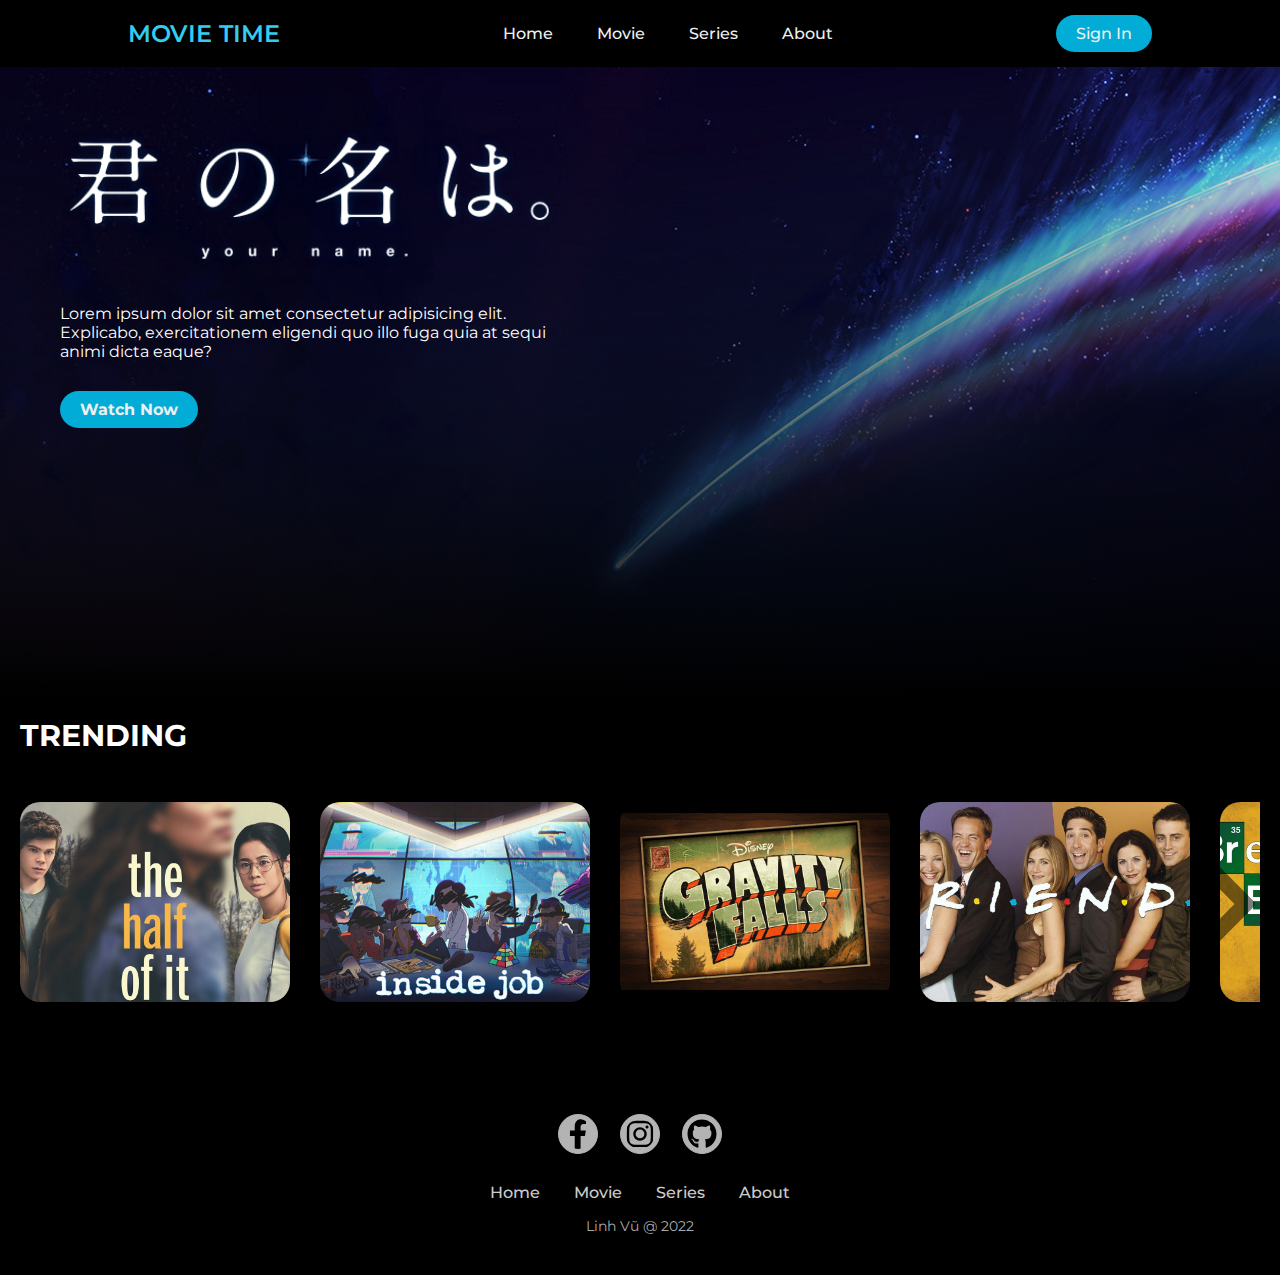
==== index.html @ 3b2e8805 "website overview" ====
<!DOCTYPE html>
<html lang="en">
<head>
    <meta charset="UTF-8">
    <meta http-equiv="X-UA-Compatible" content="IE=edge">
    <meta name="viewport" content="width=device-width, initial-scale=1.0">
    <title>Movie Time</title>
    <script src="https://ajax.googleapis.com/ajax/libs/jquery/3.5.1/jquery.min.js"></script>
    <link rel="stylesheet" href="style.css">
</head>
<body>
    <header>
        <a href="index.html" id="logo">MOVIE TIME</a>
        <nav>
            <ul class="nav-menu" id="nav-menu">
                <li><a href="index.html">Home</a></li>
                <li><a href="#">Movie</a></li>
                <li><a href="#">Series</a></li>
                <li><a href="#">About</a></li>
            </ul>
        </nav>
        <a class="btn-sign-in" href="#">
            <button>Sign In</button>
        </a>

        <button class="hamburger">
            <span></span>
            <span></span>
            <span></span>
        </button>
    </header>

    <nav class="mobile-nav">
        <a href="index.html">Home</a>
        <a href="#">Movie</a>
        <a href="#">Series</a>
        <a href="#">About</a>
        <a href="#">Sign In</a>
    </nav>


    <div class="main-content">
        <!-- FEATURED MOVIE -->
        <div class="featured-movie">
            <img class="featured-title" src="images/cover-title.png" alt="">
            <p class="featured-des">Lorem ipsum dolor sit amet consectetur adipisicing elit. Explicabo, exercitationem eligendi quo illo fuga quia at sequi animi dicta eaque?</p>
            <button class="featured-btn">Watch Now</button>
        </div>

        <div class="movie-list">
            <div class="movie-list-title">TRENDING</div>
            <div class="list-wrapper">
                <div class="trending-list">
                    <div class="trending-item">
                        <img src="images/trending1.jpg" alt="movie poster" class="trending-img">
                        <span class="trending-item-title">the half of it</span>
                        <p class="trending-item-des">Lorem ipsum dolor sit amet consectetur adipisicing elit. Iusto, corporis.</p>
                        <button class="trending-item-btn">Watch</button>
                    </div>
                    <div class="trending-item">
                        <img src="images/trending3.jpg" alt="movie poster" class="trending-img">
                        <span class="trending-item-title">inside job</span>
                        <p class="trending-item-des">Lorem ipsum dolor sit amet consectetur adipisicing elit. Iusto, corporis.</p>
                        <button class="trending-item-btn">Watch</button>
                    </div>
                    <div class="trending-item">
                        <img src="images/trending4.jpg" alt="movie poster" class="trending-img">
                        <span class="trending-item-title">Gravity Falls</span>
                        <p class="trending-item-des">Lorem ipsum dolor sit amet consectetur adipisicing elit. Iusto, corporis.</p>
                        <button class="trending-item-btn">Watch</button>
                    </div>
                    <div class="trending-item">
                        <img src="images/trending5.jpg" alt="movie poster" class="trending-img">
                        <span class="trending-item-title">F.R.I.E.N.D.S</span>
                        <p class="trending-item-des">Lorem ipsum dolor sit amet consectetur adipisicing elit. Iusto, corporis.</p>
                        <button class="trending-item-btn">Watch</button>
                    </div>
                    <div class="trending-item">
                        <img src="images/trending6.jpg" alt="movie poster" class="trending-img">
                        <span class="trending-item-title">Breaking Bad</span>
                        <p class="trending-item-des">Lorem ipsum dolor sit amet consectetur adipisicing elit. Iusto, corporis.</p>
                        <button class="trending-item-btn">Watch</button>
                    </div>
                    <div class="trending-item">
                        <img src="images/trending2.jpg" alt="movie poster" class="trending-img">
                        <span class="trending-item-title">Spider-man: No Way Home</span>
                        <p class="trending-item-des">Lorem ipsum dolor sit amet consectetur adipisicing elit. Iusto, corporis.</p>
                        <button class="trending-item-btn">Watch</button>
                    </div>
                </div>
                <img class="arrow go-right" src="icons/right-arrow.svg" alt="arrow">
            </div>
            
        </div>
    </div>
    

    <footer class="footer">
        <div class="social-media">
            <img class="social-icon" src="icons/facebook.svg" alt="Facebook Page">
            <img class="social-icon" src="icons/instagram.svg" alt="Instagram Page">
            <img class="social-icon" src="icons/github.svg" alt="Github Page">
        </div>
        <ul class="nav-list">
            <li><a href="index.html">Home</a></li>
            <li><a href="#">Movie</a></li>
            <li><a href="#">Series</a></li>
            <li><a href="#">About</a></li>
        </ul>

        <p class="copyright">Linh Vũ @ 2022</p>
    </footer>

    <!-- SCRIPT -->
    <script src="app.js"></script>
</body>
</html>
---- style.css ----
@import url('https://fonts.googleapis.com/css2?family=Montserrat:wght@500&display=swap');
@import url('https://fonts.googleapis.com/css2?family=Fira+Sans+Condensed:wght@600&display=swap');
* {
    padding: 0px;
    margin: 0px;
    box-sizing: border-box;
    font-size: 16px;
    background-color: #000000;
    font-family: "Montserrat", sans-serif;
}

/* ---------- NAR BAR ---------- */
li, a, button {
    font-weight: 500;
    color: #edf0f1;
    text-decoration: none;
}

header {
    background-color: #000000;
    display: flex;
    justify-content: space-between;
    align-items: center;
    padding: 15px 10%;
}

#logo {
    z-index: 99;
    cursor: pointer;
    font-family: "Fira Sans Condensed" sans-serif;
    font-size: 24px;
    font-weight: 600;
    color: #35ccf1;
    background: none;
}

.nav-menu {
    list-style: none;
}
.nav-menu li {
    display: inline-block;
    padding: 0px 20px;
}
.nav-menu li a {
    transition: all 0.3s ease 0s;
}
.nav-menu li a:hover {
    color: #0088a9;
}

button {
    padding: 9px 20px;
    background-color: #01acd6;
    border: none;
    border-radius: 50px;
    cursor: pointer;
    transition: all 0.3s ease 0s;
}
button:hover {
    background-color: rgba(0, 136, 169, 0.8);
}

.hamburger {
    display: none;
}
.mobile-nav {
    display: none;
}

 

/* ---------- MOVIE SLIDER ---------- */
.featured-movie {
    padding: 60px;
    height: 70vh;
    background: linear-gradient(to bottom, rgba(0, 0, 0, 0), #000000), url('images/cover.jpg');
}
.featured-title {
    width: 500px;
    background-color: rgba(0, 0, 0, 0);
}
.featured-des {
    color: white;
    width: 500px;
    margin: 30px 0px;
    background-color: rgba(0, 0, 0, 0);
}
.featured-btn {
    background-color: #01acd6;
    font-weight: bold;
}


.movie-list-title {
    color: white;
    font-size: 30px;
    font-weight: bold;
}

.movie-list {
    padding: 20px;
}
.list-wrapper {
    position: relative;
    overflow: hidden;
}

.trending-list {
    display: flex;
    height: 300px;
    align-items: center;
}
.trending-item {
    margin-right: 30px;
    position: relative;
    transition: all 1s ease;
}
.trending-item:hover .trending-img {
    transform: scale(1.2);
    margin: 0 15px;
    opacity: 0.5;
}

.trending-item:hover .trending-item-title, .trending-item:hover .trending-item-des, .trending-item:hover .trending-item-btn {
    opacity: 1;
}

.trending-img {
    width: 270px;
    height: 200px;
    object-fit: cover;
    overflow: hidden;
    border-radius: 20px;
    transition: all 0.7s ease-in-out;
}

.trending-item-title {
    color: #01acd6;
    background-color: rgba(0, 0, 0, 0);
    padding: 0 10px;
    font-size: 32px;
    font-weight: bold;
    position: absolute;
    top: 10px;
    left: 30px;
    opacity: 0;
    transition: 1s all ease-in-out;
}
.trending-item-des {
    color: white;
    background-color: rgba(0, 0, 0, 0);
    padding: 10px;
    font-size: 14px;
    position: absolute;
    bottom: 40px;
    left: 30px;
    width: 200px;
    opacity: 0;
    transition: 1s all ease-in-out;
}
.trending-item-btn {
    width: 100px;
    cursor: pointer;
    position: absolute;
    bottom: 10px;
    left: 110px;
    opacity: 0;
    transition: 1s all ease-in-out;
}

.arrow {
    background-color: rgba(0, 0, 0, 0);
    height: 100px;
    position: absolute;
    top: 100px;
    opacity: 0.5;
    cursor: pointer;
    right: 0px;
}

/* ---------- FOOTER --------- */
.footer {
    padding: 40px 0px;
}

.footer img {
    /* background-color: white; */
    height: 40px;
    width: 40px;
    line-height: 35px;
    padding: 4px;
    margin: 0 9px;
    border: 1px solid white;
    border-radius: 50%;
    background-color: white;
    opacity: 0.7;
    display: inline-block;
    transition: all 0.5s ease;
}

.footer .social-media {
    text-align: center;
    padding-bottom: 25px;
}

.footer img:hover {
    opacity: 1;
    cursor: pointer;
}

.footer ul {
    text-align: center;
}

.footer ul li {
    display: inline-block;
    padding: 0 15px;
}
.footer ul li a {
    color: white;
    opacity: 0.8;
}
.footer ul li a:hover {
    opacity: 1;
}

.footer .copyright {
    margin-top: 15px;
    text-align: center;
    font-size: 14px;
    color: #aaa;
}


/* ---------- MEDIA QUERY ---------- */
@media screen and (max-width: 768px) {
    nav, .btn-sign-in {
        display: none;
    }

    /* ---------- HAMBURGER MENU ---------- */
    .hamburger {
        display: block;
        position: relative;
        z-index: 1;

        user-select: none;
        background: none;
        padding: 0;
        margin: 0;
        cursor: pointer;
        z-index: 99;
    }
    .hamburger:hover {
        background: none;
    }
    .hamburger span {
        display: block;
        width: 33px;
        height: 4px;
        margin-bottom: 5px;
        position: relative;

        background-color: white;
        border-radius: 6px;
        transform-origin: 0 0;
        transition: 0.5s;
    }
    .hamburger:hover span:nth-child(2) {
        transform: translateX(10px);
        background-color: #0ac0ee;
    }


    .hamburger.is-active span:nth-child(1) {
        transform: translate(0px, -2px) rotate(45deg);
    }
    .hamburger.is-active span:nth-child(3) {
        transform: translate(-3px, 3px) rotate(-45deg);
    }
    .hamburger.is-active span:nth-child(2) {
        transform: translateX(15px);
        opacity: 0;
    }

    .hamburger.is-active:hover span {
        background-color: #0ac0ee;
    }

    .mobile-nav {
        position: fixed;
        top: 0;
        left: 100%;
        padding-top: 120px;
        width: 100%;
        min-height: 100vh;
        display: block;
        z-index: 98;
        background-color: #151515c7;
        transition: ease 0.4s;
    }

    .mobile-nav.is-active {
        left: 0;
    }
    
    .mobile-nav a {
        border-radius: 20px;
        display: block;
        text-align: center;
        width: 100%;
        max-width: 200px;
        margin: 0 auto 16px;
        padding: 12px 16px;
        background-color: #00627a;
        transition: all 1s ease;
    }

    .mobile-nav a:hover {
        background-color: #00ccff;
    }
}
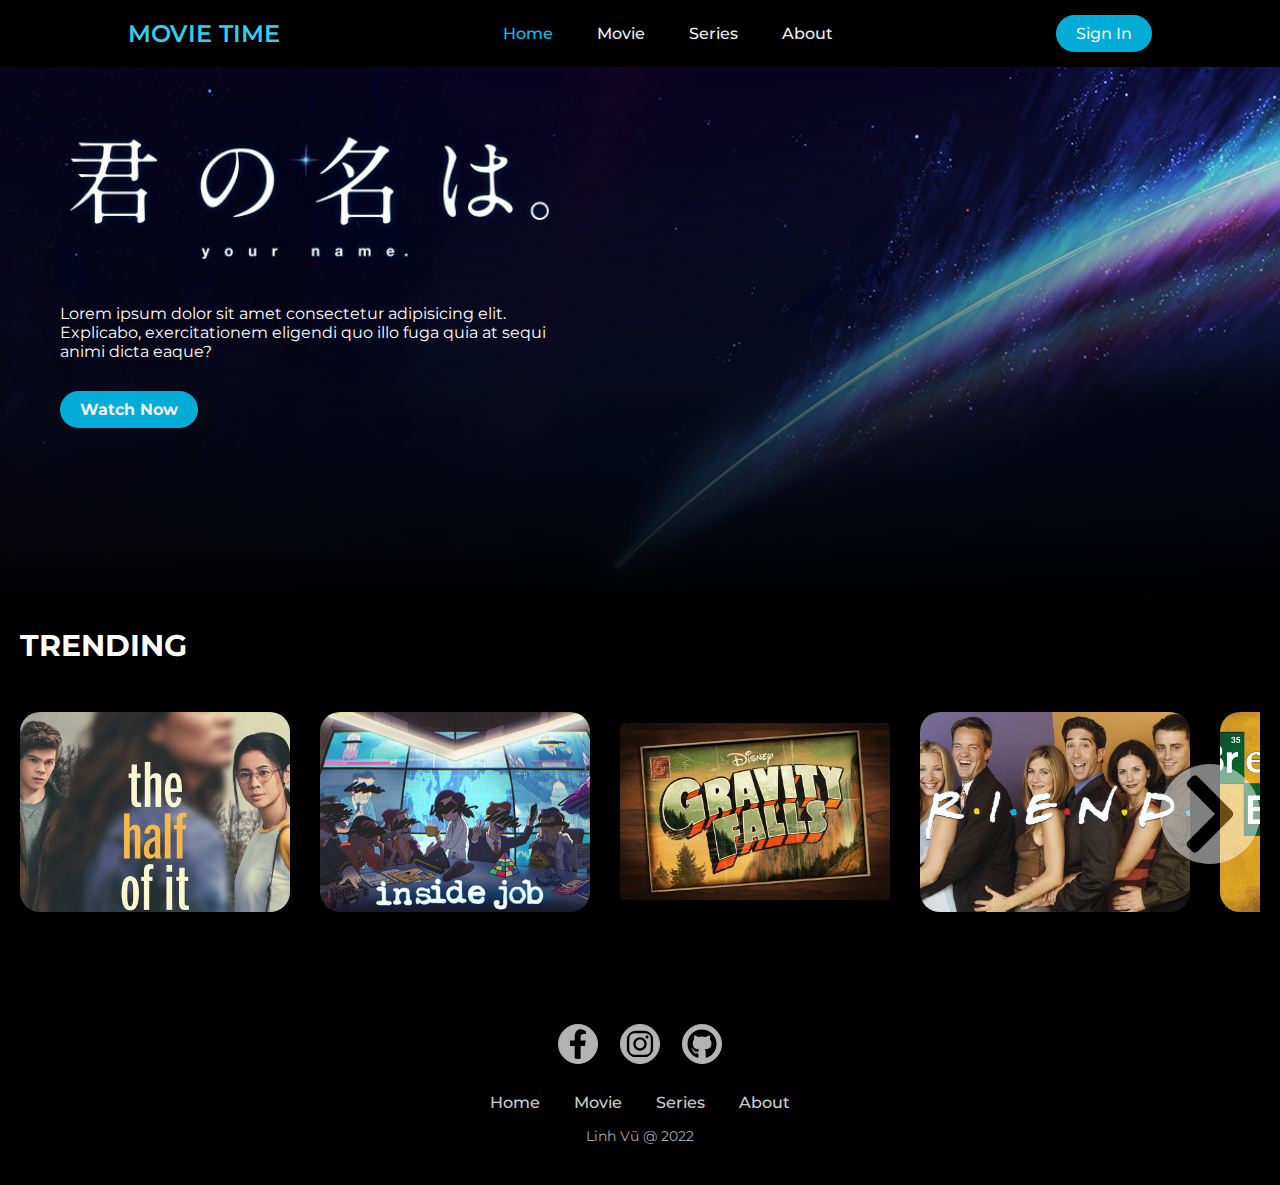
==== commit f6e11917: "completed simple pages" ====
--- a/index.html
+++ b/index.html
@@ -13,10 +13,10 @@
         <a href="index.html" id="logo">MOVIE TIME</a>
         <nav>
             <ul class="nav-menu" id="nav-menu">
-                <li><a href="index.html">Home</a></li>
-                <li><a href="#">Movie</a></li>
-                <li><a href="#">Series</a></li>
-                <li><a href="#">About</a></li>
+                <li><a href="index.html" style="color: #0ac0ee;">Home</a></li>
+                <li><a href="movie.html">Movie</a></li>
+                <li><a href="series.html">Series</a></li>
+                <li><a href="about.html">About</a></li>
             </ul>
         </nav>
         <a class="btn-sign-in" href="#">
@@ -31,17 +31,17 @@
     </header>
 
     <nav class="mobile-nav">
-        <a href="index.html">Home</a>
-        <a href="#">Movie</a>
-        <a href="#">Series</a>
-        <a href="#">About</a>
+        <a href="index.html" style="color: #0ac0ee;">Home</a>
+        <a href="movie.html">Movie</a>
+        <a href="series.html">Series</a>
+        <a href="about.html">About</a>
         <a href="#">Sign In</a>
     </nav>
 
 
     <div class="main-content">
         <!-- FEATURED MOVIE -->
-        <div class="featured-movie">
+        <div class="featured-movie" style="background: linear-gradient(to bottom, rgba(0, 0, 0, 0), #000000), url('images/cover.jpg');">
             <img class="featured-title" src="images/cover-title.png" alt="">
             <p class="featured-des">Lorem ipsum dolor sit amet consectetur adipisicing elit. Explicabo, exercitationem eligendi quo illo fuga quia at sequi animi dicta eaque?</p>
             <button class="featured-btn">Watch Now</button>
@@ -97,15 +97,15 @@
 
     <footer class="footer">
         <div class="social-media">
-            <img class="social-icon" src="icons/facebook.svg" alt="Facebook Page">
-            <img class="social-icon" src="icons/instagram.svg" alt="Instagram Page">
-            <img class="social-icon" src="icons/github.svg" alt="Github Page">
+            <a href="https://www.facebook.com/frostguy112902" target="_blank"><img class="social-icon" src="icons/facebook.svg" alt="Facebook Page"></a>
+            <a href="https://www.instagram.com/frost.1129/?hl=vi" target="_blank"><img class="social-icon" src="icons/instagram.svg" alt="Instagram Page"></a>
+            <a href="https://github.com/frost1129" target="_blank"><img class="social-icon" src="icons/github.svg" alt="Github Page"></a>
         </div>
         <ul class="nav-list">
             <li><a href="index.html">Home</a></li>
-            <li><a href="#">Movie</a></li>
-            <li><a href="#">Series</a></li>
-            <li><a href="#">About</a></li>
+            <li><a href="movie.html">Movie</a></li>
+            <li><a href="series.html">Series</a></li>
+            <li><a href="about.html">About</a></li>
         </ul>
 
         <p class="copyright">Linh Vũ @ 2022</p>
--- a/style.css
+++ b/style.css
@@ -67,13 +67,11 @@
     display: none;
 }
 
- 
 
 /* ---------- MOVIE SLIDER ---------- */
 .featured-movie {
     padding: 60px;
-    height: 70vh;
-    background: linear-gradient(to bottom, rgba(0, 0, 0, 0), #000000), url('images/cover.jpg');
+    height: 60vh;
 }
 .featured-title {
     width: 500px;
@@ -89,7 +87,6 @@
     background-color: #01acd6;
     font-weight: bold;
 }
-
 
 .movie-list-title {
     color: white;
@@ -154,7 +151,7 @@
     position: absolute;
     bottom: 40px;
     left: 30px;
-    width: 200px;
+    width: 220px;
     opacity: 0;
     transition: 1s all ease-in-out;
 }
@@ -169,8 +166,11 @@
 }
 
 .arrow {
-    background-color: rgba(0, 0, 0, 0);
+    background-color: rgb(255, 255, 255);
     height: 100px;
+    width: 100px;
+    padding: 5px;
+    border-radius: 50%;
     position: absolute;
     top: 100px;
     opacity: 0.5;
@@ -232,6 +232,16 @@
 }
 
 
+/* ---------- SCROLLBAR ---------- */
+::-webkit-scrollbar {
+    width: 0.5em;
+}
+::-webkit-scrollbar-thumb {
+    background: #0ac0ee;
+    border-radius: 12px;
+}
+
+
 /* ---------- MEDIA QUERY ---------- */
 @media screen and (max-width: 768px) {
     nav, .btn-sign-in {
@@ -287,6 +297,7 @@
         background-color: #0ac0ee;
     }
 
+    /* ---------- MOBILE NAVIGATION ---------- */
     .mobile-nav {
         position: fixed;
         top: 0;
@@ -319,4 +330,26 @@
     .mobile-nav a:hover {
         background-color: #00ccff;
     }
+
+    /* ---------- MOBILE PAGE ---------- */
+    .featured-movie {
+        padding: 40px;
+        height: 50vh;
+    }
+    .featured-title {
+        width: 300px;
+    }
+    .featured-des {
+        color: white;
+        width: 400px;
+    }
+    .movie-list-title {
+        color: white;
+        font-size: 25px;
+        font-weight: bold;
+    }
+    .arrow {
+        height: 80px;
+        width: 80px;
+    }
 }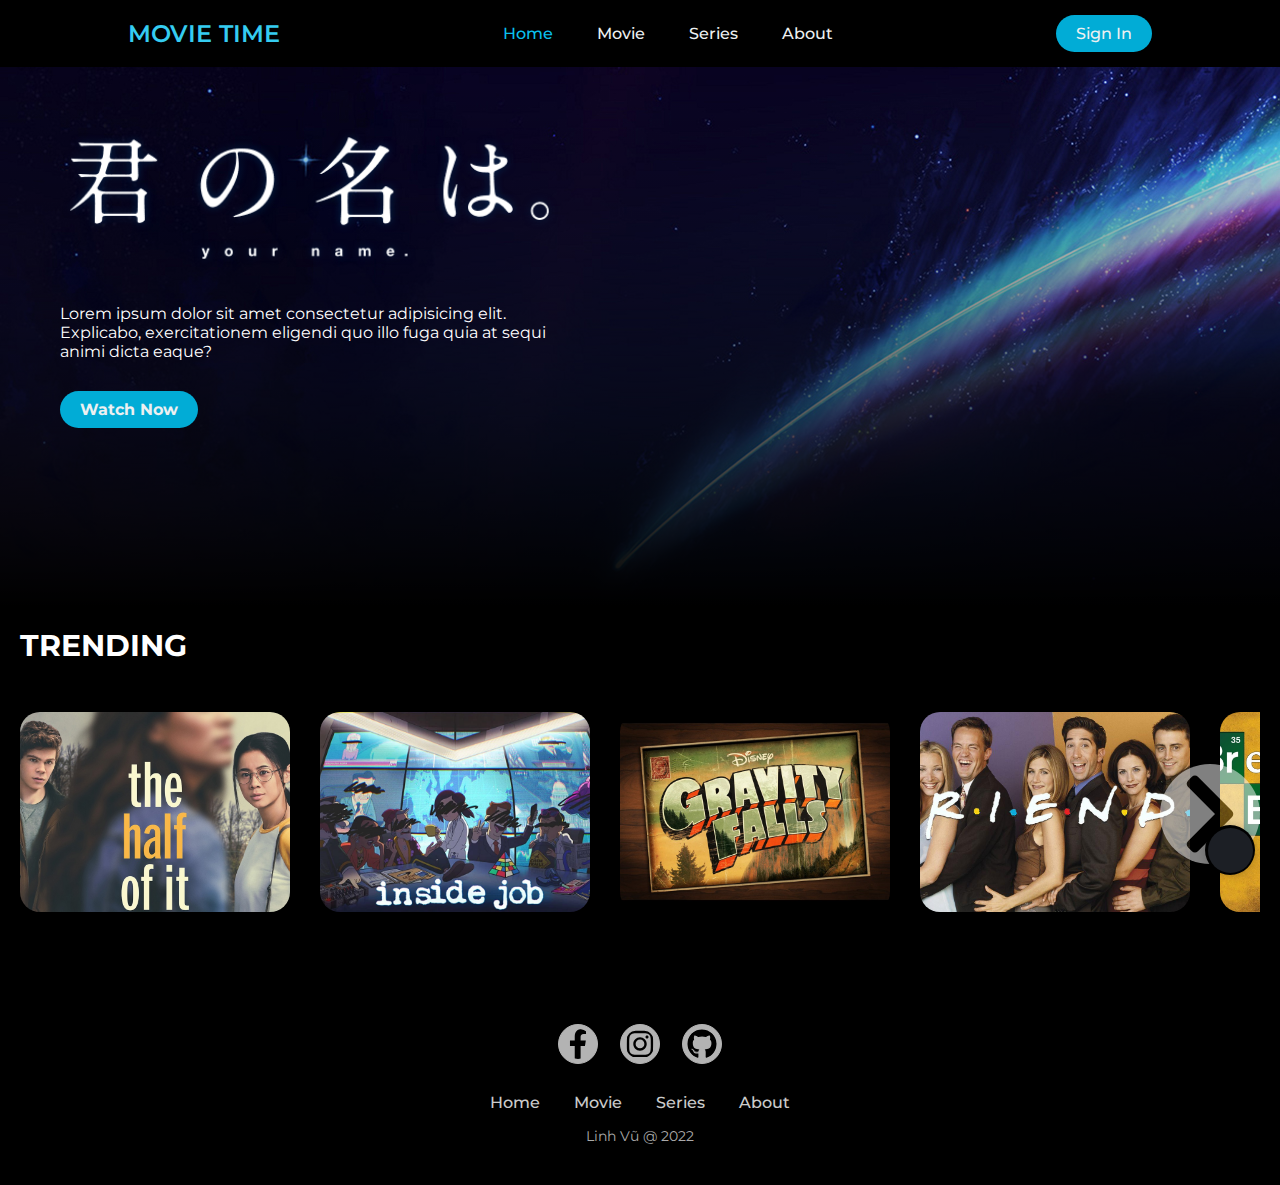
==== commit 63d561d5: "update progress-scroll-bar" ====
--- a/index.html
+++ b/index.html
@@ -5,6 +5,7 @@
     <meta http-equiv="X-UA-Compatible" content="IE=edge">
     <meta name="viewport" content="width=device-width, initial-scale=1.0">
     <title>Movie Time</title>
+    <link rel="shortcut icon" href="icons/title.ico">
     <script src="https://ajax.googleapis.com/ajax/libs/jquery/3.5.1/jquery.min.js"></script>
     <link rel="stylesheet" href="style.css">
 </head>
@@ -93,7 +94,11 @@
             
         </div>
     </div>
-    
+
+    <!-- SCROLL-BAR -->
+    <div class="progress">
+        <span class="progress-value"></span>
+    </div>
 
     <footer class="footer">
         <div class="social-media">
--- a/style.css
+++ b/style.css
@@ -206,6 +206,7 @@
 .footer img:hover {
     opacity: 1;
     cursor: pointer;
+    transform: scale(1.2);
 }
 
 .footer ul {
@@ -234,11 +235,32 @@
 
 /* ---------- SCROLLBAR ---------- */
 ::-webkit-scrollbar {
-    width: 0.5em;
-}
-::-webkit-scrollbar-thumb {
-    background: #0ac0ee;
-    border-radius: 12px;
+    display: none;
+}
+
+.progress {
+    height: 50px;
+    width: 50px;
+    border-radius: 50%;
+    position: fixed;
+    bottom: 25px;
+    right: 25px;
+    box-shadow: 0px 0px 10px rgba(0, 0, 0, 0.2);
+    display: grid;
+    place-items: center;
+    z-index: 90;
+}
+
+.progress-value {
+    display: block;
+    height: calc(100% - 5px);
+    width: calc(100% - 5px);
+    background-color: #1c1f25;
+    border-radius: 50%;
+    display: grid;
+    place-items: center;
+    font-weight: 600;
+    font-size: 0px;
 }
 
 
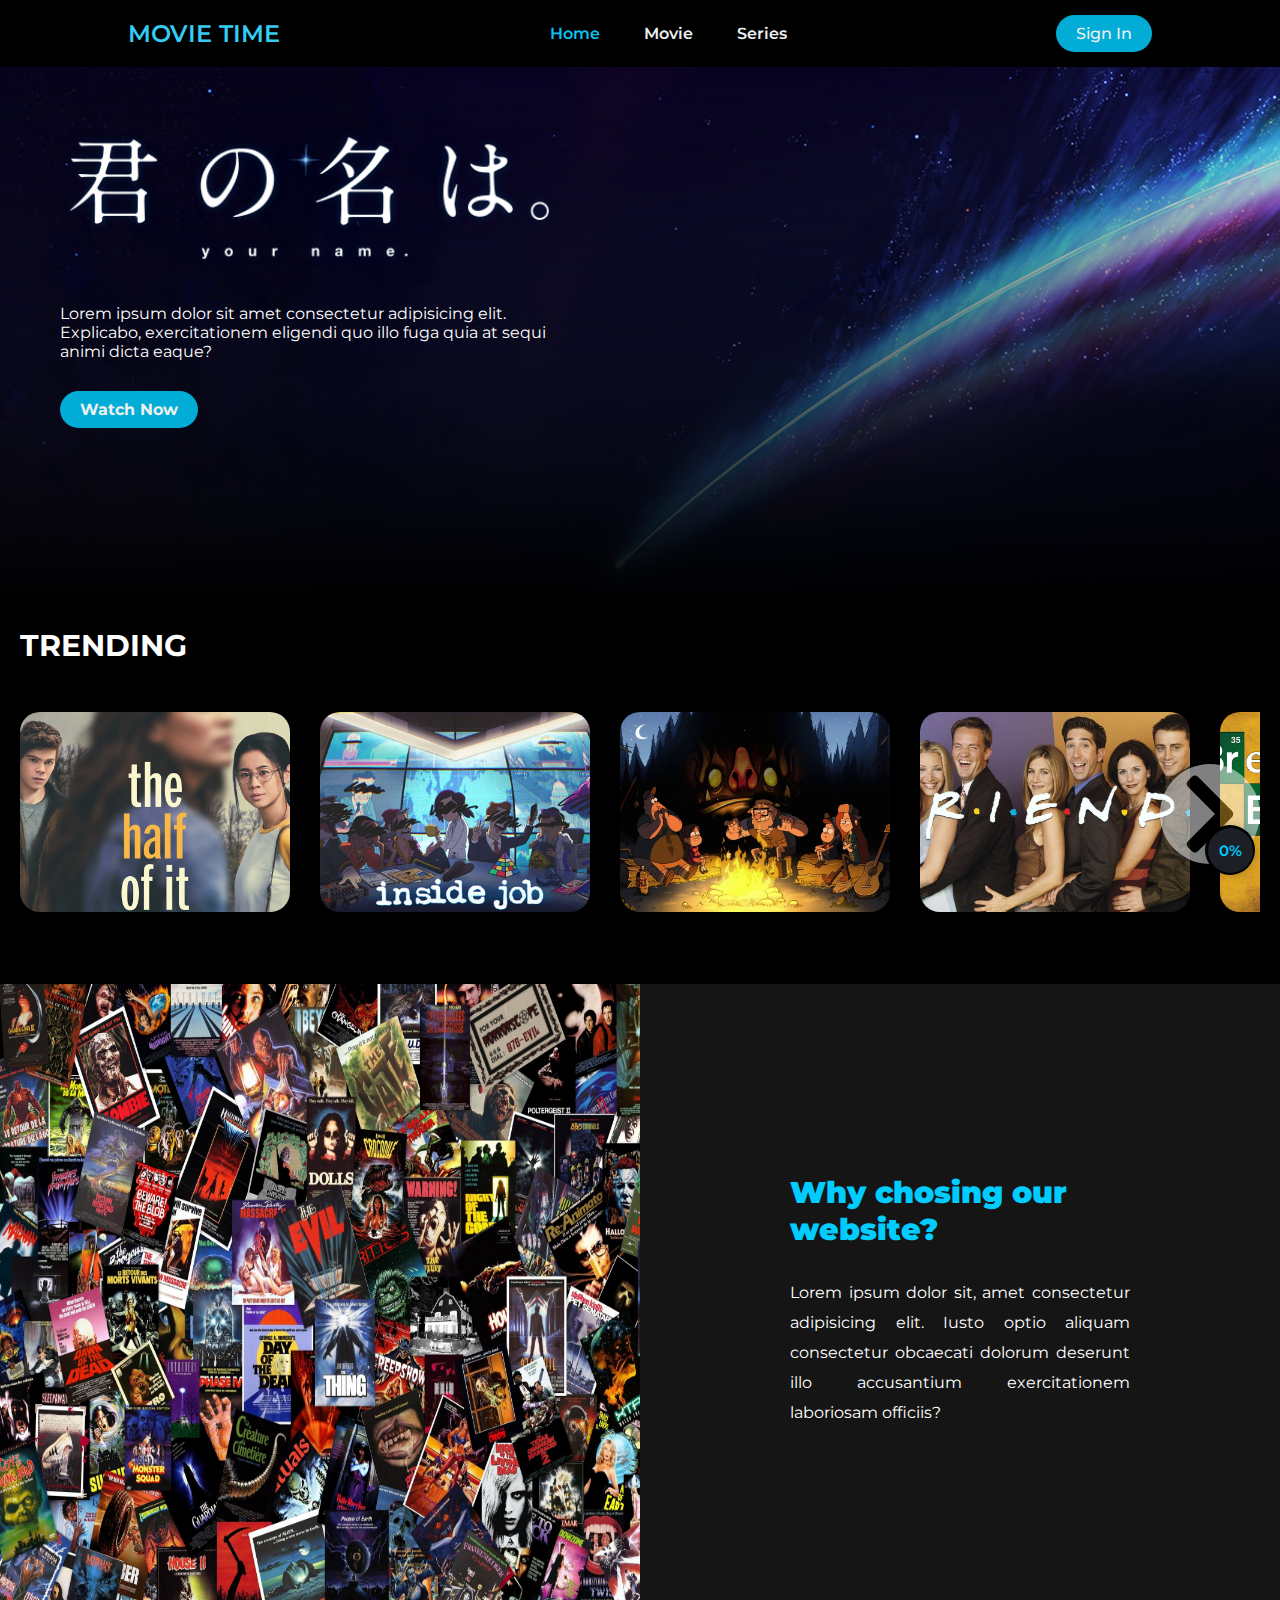
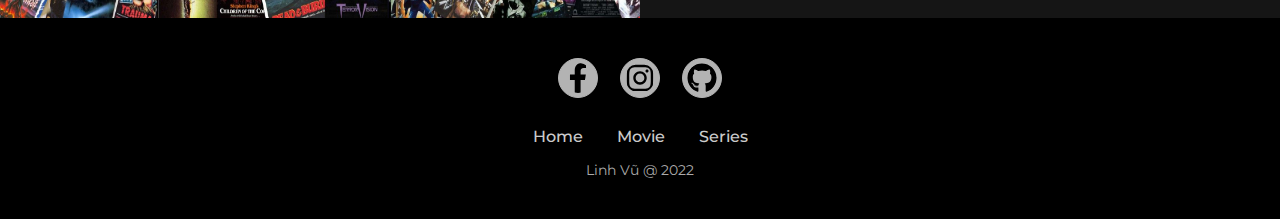
==== commit 637a8c59: "finish all" ====
--- a/index.html
+++ b/index.html
@@ -17,7 +17,7 @@
                 <li><a href="index.html" style="color: #0ac0ee;">Home</a></li>
                 <li><a href="movie.html">Movie</a></li>
                 <li><a href="series.html">Series</a></li>
-                <li><a href="about.html">About</a></li>
+                <!-- <li><a href="about.html">About</a></li> -->
             </ul>
         </nav>
         <a class="btn-sign-in" href="#">
@@ -35,8 +35,8 @@
         <a href="index.html" style="color: #0ac0ee;">Home</a>
         <a href="movie.html">Movie</a>
         <a href="series.html">Series</a>
-        <a href="about.html">About</a>
-        <a href="#">Sign In</a>
+        <!-- <a href="about.html">About</a> -->
+        <a class="btn-sign-in" href="#">Sign In</a>
     </nav>
 
 
@@ -90,14 +90,50 @@
                     </div>
                 </div>
                 <img class="arrow go-right" src="icons/right-arrow.svg" alt="arrow">
+            </div>    
+        </div> 
+    </div>
+
+
+    <!-- ABOUT SECTION -->
+    <div class="about">
+        <div class="about-section">
+            <div class="inner-container">
+                <h3>Why chosing our website?</h3>
+                <p>
+                    Lorem ipsum dolor sit, amet consectetur adipisicing elit. Iusto optio aliquam consectetur obcaecati dolorum deserunt illo accusantium exercitationem laboriosam officiis?
+                </p>
             </div>
-            
         </div>
     </div>
 
+    <!-- SIGN IN -->
+    <div class="sign-in">
+        <form class="sign-in-form">
+            <h1>Login</h1>
+
+            <div class="form-value">
+                <input type="text" placeholder="Username" required>
+            </div>
+            <div class="form-value">
+                <input type="password" placeholder="Password" required>
+            </div>
+
+            <input type="submit" class="sign-in-btn" value="Login">
+            <div class="exit-sign-in">
+                <span></span>
+                <span></span>
+            </div>
+        </form>
+        
+    </div>
+
+
     <!-- SCROLL-BAR -->
     <div class="progress">
-        <span class="progress-value"></span>
+        <span class="progress-value">
+            <p></p>
+        </span>
     </div>
 
     <footer class="footer">
@@ -110,7 +146,7 @@
             <li><a href="index.html">Home</a></li>
             <li><a href="movie.html">Movie</a></li>
             <li><a href="series.html">Series</a></li>
-            <li><a href="about.html">About</a></li>
+            <!-- <li><a href="about.html">About</a></li> -->
         </ul>
 
         <p class="copyright">Linh Vũ @ 2022</p>
--- a/style.css
+++ b/style.css
@@ -9,7 +9,7 @@
     font-family: "Montserrat", sans-serif;
 }
 
-/* ---------- NAR BAR ---------- */
+/* ---------- NAV BAR ---------- */
 li, a, button {
     font-weight: 500;
     color: #edf0f1;
@@ -17,11 +17,18 @@
 }
 
 header {
+    width: 100%;
     background-color: #000000;
     display: flex;
     justify-content: space-between;
     align-items: center;
     padding: 15px 10%;
+    z-index: 99;
+}
+header.sticky-scroll {
+    position: fixed;
+    top: 0;
+    left: 0;
 }
 
 #logo {
@@ -43,6 +50,7 @@
 }
 .nav-menu li a {
     transition: all 0.3s ease 0s;
+    font-weight: 600;
 }
 .nav-menu li a:hover {
     color: #0088a9;
@@ -60,13 +68,13 @@
     background-color: rgba(0, 136, 169, 0.8);
 }
 
+/* ---------- HAMBURGER MENU ---------- */
 .hamburger {
     display: none;
 }
 .mobile-nav {
     display: none;
 }
-
 
 /* ---------- MOVIE SLIDER ---------- */
 .featured-movie {
@@ -176,6 +184,145 @@
     opacity: 0.5;
     cursor: pointer;
     right: 0px;
+}
+
+/* ---------- ABOUT SECTION --------- */
+.about {
+    min-height: 60vh;
+    display: flex;
+    align-items: center;
+    justify-content: center;
+    background-color: #02cafc;
+}
+
+.about-section {
+    background: url(images/about-us-img.jpg) no-repeat left;
+    background-size: 60% 100%;
+    background-color: #151515;
+    overflow: hidden;
+}
+
+.inner-container {
+    width: 50%;
+    float: right;
+    background-color: #151515;
+    padding: 150px;
+}
+.inner-container h3 {
+    margin-top: 40px;
+    margin-bottom: 30px;
+    font-size: 30px;
+    font-weight: 900;
+    background: none;
+    color: #00ccff;
+}
+.inner-container p {
+    color: white;
+    background: none;
+    line-height: 30px;
+    text-align: justify;
+    margin-bottom: 40px;
+}
+
+/* ---------- SIGN IN --------- */
+.sign-in {
+    display: none;
+}
+.sign-in.is-active {
+    min-height: 100vh;
+    width: 100%;
+    position: fixed;
+    top: 0;
+    background-image: linear-gradient(120deg, #3498dbe8, #8d44add5);
+    display: flex;
+    align-items: center;
+    justify-content: center;
+    z-index: 100;
+}
+
+.sign-in-form {
+    width: 360px;
+    background-color: #000000;
+    height: 580px;
+    padding: 80px 40px;
+    border-radius: 10px;
+    position: absolute;
+}
+
+.sign-in-form h1 {
+    text-align: center;
+    margin-bottom: 60px;
+    background: none;
+    font-size: 30px;
+    color: #fafafa;
+}
+
+.form-value {
+    border: none;
+    border-bottom: 2px solid #d8d8d8;
+    position: relative;
+    margin: 30px 0;
+}
+.form-value label {
+    position: absolute;
+    top: 50%;
+    left: 5px;
+    background: none;
+    color: #adadad;
+    transform: translate(-50%);
+    font: 16px;
+}
+.form-value input {
+    font-size: 15px;
+    color: #d8d8d8;
+    width: 100%;
+    border: none;
+    outline: none;
+    background: none;
+    padding: 0 5px;
+    height: 50px;
+}
+
+.sign-in-btn {
+    display: block;
+    width: 100%;
+    height: 50px;
+    border: none;
+    border-radius: 10px;
+    background: linear-gradient(120deg, #3498db, #8e44ad);
+    background-size: 200%;
+    color: #fafafa;
+    font-weight: 800;
+    cursor: pointer;
+    transition: all 0.5s ease;
+}
+.sign-in-btn:hover {
+    background-position: right;
+}
+
+.exit-sign-in {
+    margin-top: 60px;
+    width: 100%;
+}
+.exit-sign-in span {
+    display: block;
+    width: 40px;
+    height: 6px;
+    margin-bottom: 5px;
+    margin: 0 auto;
+
+    background-color: white;
+    border-radius: 6px;
+    transition: 0.5s ease all;
+}
+.exit-sign-in span:nth-child(1) {
+    transform: translate(0px, 6px) rotate(45deg);
+}
+.exit-sign-in span:nth-child(2) {
+    transform: rotate(-45deg);
+}
+.exit-sign-in:hover span {
+    background: linear-gradient(120deg, #3498db, #8e44ad);
 }
 
 /* ---------- FOOTER --------- */
@@ -259,15 +406,41 @@
     border-radius: 50%;
     display: grid;
     place-items: center;
+}
+
+.progress-value p {
+    background-color: rgba(0, 0, 0, 0);
+    color: #00ccff;
+    user-select: none;
     font-weight: 600;
-    font-size: 0px;
+    font-size: 15px;
 }
 
 
 /* ---------- MEDIA QUERY ---------- */
+@media screen and (max-width: 1200px) {
+    .inner-container {
+        padding: 80px;
+    }
+}
 @media screen and (max-width: 768px) {
     nav, .btn-sign-in {
         display: none;
+    }
+
+    /* ---------- ABOUT SECTION --------- */
+    .about {
+        min-height: 40%;
+    }
+    .about-section {
+        padding: 40px 40px;
+        background-size: cover;
+        background-position: center;
+    }
+    .inner-container {
+        width: 100%;
+        padding: 20px;
+        background: rgba(0, 0, 0, 0.8)
     }
 
     /* ---------- HAMBURGER MENU ---------- */
